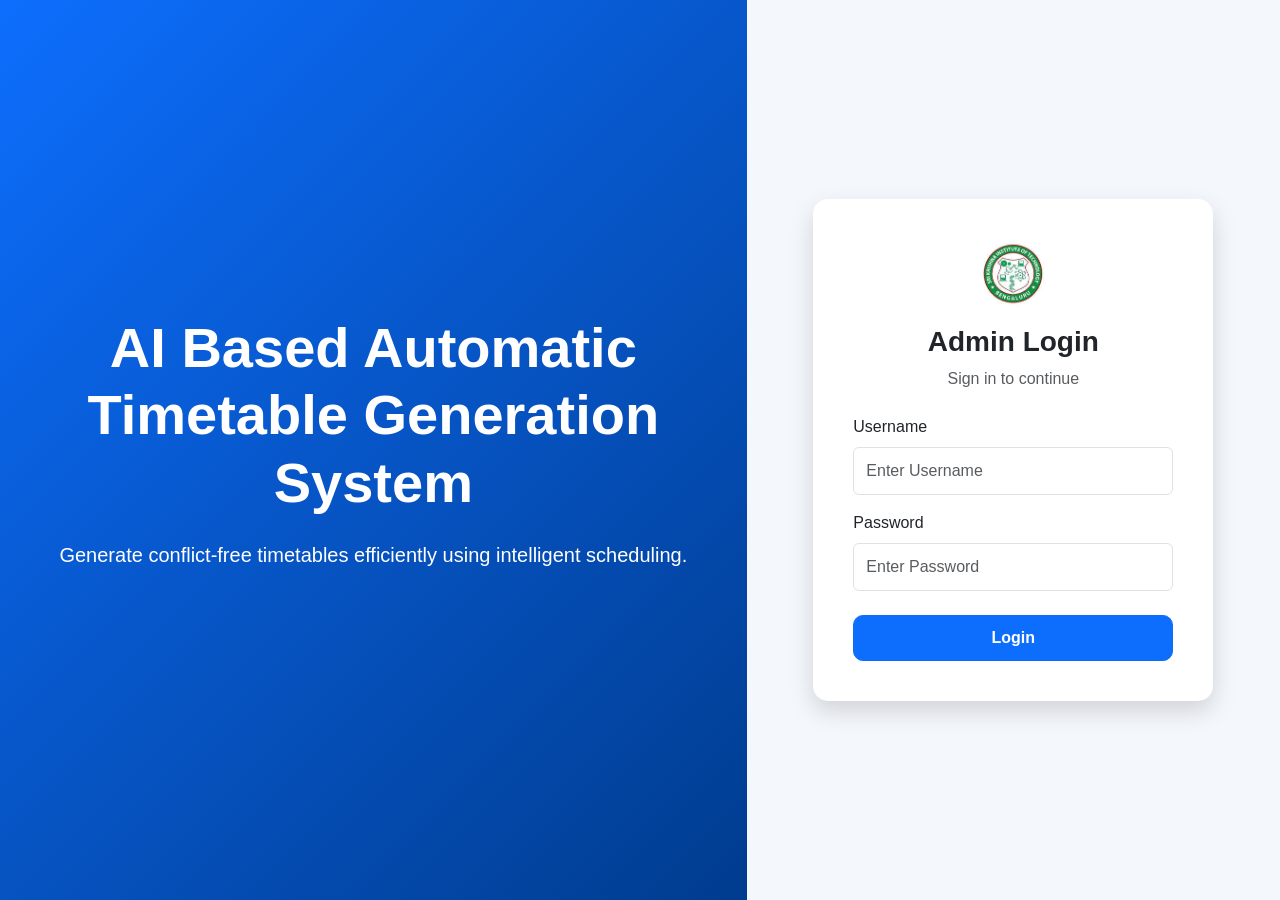
==== index.html @ ead28d39 "added depart and dash" ====
<!DOCTYPE html>
<html lang="en">
<head>
    <meta charset="UTF-8">
    <meta name="viewport" content="width=device-width, initial-scale=1.0">
    <title>AI Timetable Generator</title>

    <!-- Bootstrap CSS -->
    <link href="https://cdn.jsdelivr.net/npm/bootstrap@5.3.3/dist/css/bootstrap.min.css" rel="stylesheet">

    <!-- Custom CSS -->
    <link rel="stylesheet" href="css/style.css">
</head>

<body>

<div class="container-fluid vh-100">
    <div class="row h-100">

        <!-- Left Side -->
        <div class="col-lg-7 d-none d-lg-flex left-panel">
            <div class="text-center text-white">
                <h1 class="display-4 fw-bold">
                    AI Based Automatic Timetable Generation System
                </h1>

                <p class="lead mt-4">
                    Generate conflict-free timetables efficiently using intelligent scheduling.
                </p>
            </div>
        </div>

        <!-- Right Side -->
        <div class="col-lg-5 d-flex align-items-center justify-content-center">

            <div class="login-card">

                <div class="text-center mb-4">

                    <img src="images/logo.jpg"
                         width="90"
                         alt="Logo">

                    <h3 class="mt-3 fw-bold">
                        Admin Login
                    </h3>

                    <p class="text-muted">
                        Sign in to continue
                    </p>

                </div>

                <form id="loginForm">

                    <div class="mb-3">
                        <label class="form-label">Username</label>

                        <input
                                type="text"
                                class="form-control"
                                placeholder="Enter Username"
                                required>
                    </div>

                    <div class="mb-4">
                        <label class="form-label">Password</label>

                        <input
                                type="password"
                                class="form-control"
                                placeholder="Enter Password"
                                required>
                    </div>

                    <button
                            type="submit"
                            class="btn btn-primary w-100">

                        Login

                    </button>

                </form>

            </div>

        </div>

    </div>
</div>

<script src="js/script.js"></script>

</body>
</html>
---- css/style.css ----
/* =========================
   GLOBAL
========================= */

*{
    margin:0;
    padding:0;
    box-sizing:border-box;
    font-family:'Segoe UI',sans-serif;
}

body{
    background:#f4f7fc;
}

/* =========================
   LOGIN PAGE
========================= */

.left-panel{
    background:linear-gradient(135deg,#0d6efd,#003c8f);
    display:flex;
    justify-content:center;
    align-items:center;
    color:white;
    padding:50px;
}

.login-card{
    width:400px;
    background:#fff;
    padding:40px;
    border-radius:15px;
    box-shadow:0 10px 25px rgba(0,0,0,.15);
}

.form-control{
    height:48px;
}

.btn{
    height:46px;
    font-weight:600;
}

.login-card img{
    border-radius:50%;
}

/* =========================
   SIDEBAR
========================= */

.sidebar{

    width:250px;
    min-height:100vh;

    background:#0d6efd;

    color:white;

    position:fixed;

    left:0;
    top:0;

}

.logo{

    text-align:center;

    padding:25px;

    border-bottom:1px solid rgba(255,255,255,.2);

}

.logo h3{
    color:white;
    font-weight:bold;
}

/* =========================
   MENU
========================= */

.sidebar .nav-link{

    color:white;

    padding:15px 25px;

    transition:.3s;

    font-size:16px;

}

.sidebar .nav-link i{

    margin-right:10px;

}

.sidebar .nav-link:hover{

    background:white;

    color:#0d6efd;

    border-radius:8px;

    margin:5px;

}

.sidebar .active{

    background:white;

    color:#0d6efd !important;

    border-radius:8px;

    margin:5px;

}

/* =========================
   MAIN CONTENT
========================= */

.main-content{

    margin-left:250px;

    width:100%;

    padding:30px;

}

/* =========================
   NAVBAR
========================= */

.navbar{

    border-radius:12px;

    padding:15px 25px;

}

/* =========================
   DASHBOARD CARDS
========================= */

.dashboard-card{

    border:none;

    border-radius:15px;

    transition:.3s;

    box-shadow:0 8px 20px rgba(0,0,0,.08);

}

.dashboard-card:hover{

    transform:translateY(-6px);

}

.dashboard-card .card-body{

    padding:30px;

}

.dashboard-card h6{

    color:gray;

}

.dashboard-card h2{

    color:#0d6efd;

    font-weight:bold;

}

/* =========================
   QUICK ACTION BUTTONS
========================= */

button{

    border-radius:10px !important;

}

/* =========================
   RESPONSIVE
========================= */

@media(max-width:992px){

.sidebar{

    width:80px;

}

.logo h3{

    display:none;

}

.sidebar .nav-link{

    text-align:center;

    font-size:0;

}

.sidebar .nav-link i{

    font-size:22px;

    margin:0;

}

.main-content{

    margin-left:80px;

}

}
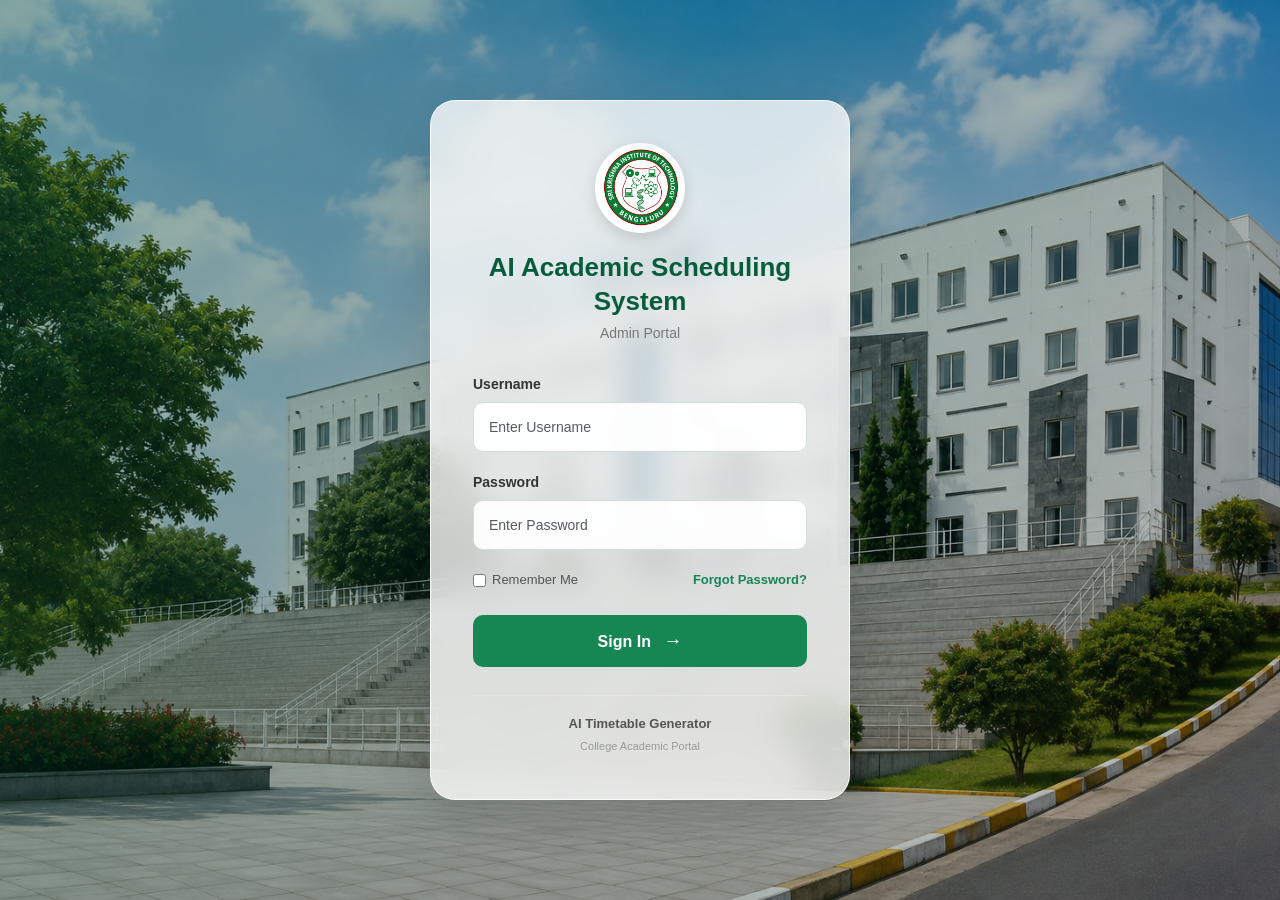
==== commit 68ec67e7: "changes of CSS" ====
--- a/index.html
+++ b/index.html
@@ -14,83 +14,79 @@
 
 <body>
 
-<div class="container-fluid vh-100">
-    <div class="row h-100">
+    <div class="login-page">
 
-        <!-- Left Side -->
-        <div class="col-lg-7 d-none d-lg-flex left-panel">
-            <div class="text-center text-white">
-                <h1 class="display-4 fw-bold">
-                    AI Based Automatic Timetable Generation System
-                </h1>
+        <!-- Background Overlay -->
+        <div class="background-overlay"></div>
 
-                <p class="lead mt-4">
-                    Generate conflict-free timetables efficiently using intelligent scheduling.
-                </p>
+        <!-- Login Card -->
+        <div class="login-card">
+
+            <!-- Logo -->
+            <div class="login-logo">
+                <img src="images/skit_logo_img.png" alt="College Logo">
             </div>
-        </div>
 
-        <!-- Right Side -->
-        <div class="col-lg-5 d-flex align-items-center justify-content-center">
+            <!-- Title -->
+            <h2>AI Academic Scheduling System</h2>
 
-            <div class="login-card">
+            <p class="login-subtitle">
+                Admin Portal
+            </p>
 
-                <div class="text-center mb-4">
+            <!-- Login Form -->
+            <form id="loginForm">
 
-                    <img src="images/logo.jpg"
-                         width="90"
-                         alt="Logo">
+                <div class="input-group-custom">
+                    <label>Username</label>
 
-                    <h3 class="mt-3 fw-bold">
-                        Admin Login
-                    </h3>
+                    <input
+                        type="text"
+                        class="form-control"
+                        placeholder="Enter Username"
+                        required>
+                </div>
 
-                    <p class="text-muted">
-                        Sign in to continue
-                    </p>
+                <div class="input-group-custom">
+                    <label>Password</label>
+
+                    <input
+                        type="password"
+                        class="form-control"
+                        placeholder="Enter Password"
+                        required>
+                </div>
+
+                <!-- Remember / Forgot -->
+                <div class="login-options">
+
+                    <label>
+                        <input type="checkbox">
+                        Remember Me
+                    </label>
+
+                    <a href="#">Forgot Password?</a>
 
                 </div>
 
-                <form id="loginForm">
+                <!-- Login Button -->
+                <button type="submit" class="login-btn">
+                    Sign In <span>→</span>
+                </button>
 
-                    <div class="mb-3">
-                        <label class="form-label">Username</label>
+            </form>
 
-                        <input
-                                type="text"
-                                class="form-control"
-                                placeholder="Enter Username"
-                                required>
-                    </div>
-
-                    <div class="mb-4">
-                        <label class="form-label">Password</label>
-
-                        <input
-                                type="password"
-                                class="form-control"
-                                placeholder="Enter Password"
-                                required>
-                    </div>
-
-                    <button
-                            type="submit"
-                            class="btn btn-primary w-100">
-
-                        Login
-
-                    </button>
-
-                </form>
-
+            <!-- Footer -->
+            <div class="login-footer">
+                <p>AI Timetable Generator</p>
+                <small>College Academic Portal</small>
             </div>
 
         </div>
 
     </div>
-</div>
 
-<script src="js/script.js"></script>
+    <script src="js/script.js"></script>
 
 </body>
 </html>
--- a/css/style.css
+++ b/css/style.css
@@ -14,236 +14,1734 @@
 }
 
 /* =========================
-   LOGIN PAGE
-========================= */
-
-.left-panel{
-    background:linear-gradient(135deg,#0d6efd,#003c8f);
+   LOGIN PAGE - COLLEGE PORTAL
+========================= */
+
+.login-page{
+    min-height:100vh;
+    width:100%;
+
     display:flex;
     justify-content:center;
     align-items:center;
+
+    position:relative;
+    overflow:hidden;
+
+    background-image:url("../images/College_image.png");
+    background-size:cover;
+    background-position:center;
+    background-repeat:no-repeat;
+
+    padding:30px;
+}
+
+
+/* =========================
+   BACKGROUND OVERLAY
+========================= */
+
+.background-overlay{
+    position:absolute;
+    inset:0;
+
+    background:
+        linear-gradient(
+            135deg,
+            rgba(0,70,50,.45),
+            rgba(0,0,0,.25)
+        );
+
+    z-index:1;
+}
+
+
+/* =========================
+   LOGIN CARD
+========================= */
+
+.login-card{
+    position:relative;
+    z-index:2;
+
+    width:430px;
+    max-width:100%;
+
+    padding:42px 45px;
+
+    background:rgba(255,255,255,.88);
+
+    border:1px solid rgba(255,255,255,.9);
+
+    border-radius:24px;
+
+    box-shadow:
+        0 25px 60px rgba(0,0,0,.25);
+
+    backdrop-filter:blur(15px);
+
+    text-align:left;
+}
+
+
+/* =========================
+   LOGO
+========================= */
+
+.login-logo{
+    text-align:center;
+    margin-bottom:18px;
+}
+
+.login-logo img{
+    width:110px;
+    height:110px;
+
+    object-fit:cover;
+    object-position:center;
+
+    border-radius:50%;
+
+    background:white;
+
+    padding:0;
+
+    border:14px solid white;
+
+    box-shadow:
+        0 6px 18px rgba(0,0,0,.18);
+}
+
+/* =========================
+   TITLE
+========================= */
+
+.login-card h2{
+    text-align:center;
+
+    color:#075c3c;
+
+    font-size:26px;
+
+    font-weight:700;
+
+    line-height:1.3;
+
+    margin-bottom:5px;
+}
+
+.login-subtitle{
+    text-align:center;
+
+    color:#777;
+
+    font-size:14px;
+
+    margin-bottom:30px;
+}
+
+
+/* =========================
+   INPUTS
+========================= */
+
+.input-group-custom{
+    margin-bottom:20px;
+}
+
+.input-group-custom label{
+    display:block;
+
+    margin-bottom:7px;
+
+    color:#333;
+
+    font-size:14px;
+
+    font-weight:600;
+}
+
+.input-group-custom .form-control{
+    width:100%;
+
+    height:50px;
+
+    border-radius:10px;
+
+    border:1px solid #d5ddd9;
+
+    background:rgba(255,255,255,.95);
+
+    padding:0 15px;
+
+    font-size:14px;
+}
+
+.input-group-custom .form-control:focus{
+    border-color:#168653;
+
+    box-shadow:
+        0 0 0 3px rgba(22,134,83,.12);
+
+    outline:none;
+}
+
+
+/* =========================
+   REMEMBER / FORGOT
+========================= */
+
+.login-options{
+    display:flex;
+
+    justify-content:space-between;
+
+    align-items:center;
+
+    margin:5px 0 25px;
+
+    font-size:13px;
+}
+
+.login-options label{
+    color:#555;
+
+    display:flex;
+
+    align-items:center;
+
+    gap:6px;
+}
+
+.login-options input{
+    accent-color:#168653;
+}
+
+.login-options a{
+    color:#168653;
+
+    text-decoration:none;
+
+    font-weight:600;
+}
+
+.login-options a:hover{
+    text-decoration:underline;
+}
+
+
+/* =========================
+   SIGN IN BUTTON
+========================= */
+
+.login-btn{
+    width:100%;
+
+    height:52px;
+
+    border:none;
+
+    border-radius:10px;
+
+    background:#168653;
+
     color:white;
-    padding:50px;
-}
+
+    font-size:16px;
+
+    font-weight:600;
+
+    cursor:pointer;
+
+    transition:.3s;
+}
+
+.login-btn span{
+    margin-left:8px;
+
+    font-size:19px;
+}
+
+.login-btn:hover{
+    background:#0d7045;
+
+    transform:translateY(-2px);
+
+    box-shadow:
+        0 8px 20px rgba(22,134,83,.3);
+}
+
+
+/* =========================
+   FOOTER
+========================= */
+
+.login-footer{
+    text-align:center;
+
+    margin-top:28px;
+
+    padding-top:18px;
+
+    border-top:1px solid #e5e5e5;
+}
+
+.login-footer p{
+    margin:0;
+
+    color:#555;
+
+    font-size:13px;
+
+    font-weight:600;
+}
+
+.login-footer small{
+    color:#999;
+
+    font-size:11px;
+}
+
+
+/* =========================
+   MOBILE
+========================= */
+
+@media(max-width:600px){
+
+    .login-page{
+        padding:20px;
+    }
+
+    .login-card{
+        padding:32px 25px;
+
+        border-radius:20px;
+    }
+
+    .login-card h2{
+        font-size:22px;
+    }
+
+}
+
+
+/* =========================
+   LOGIN CARD
+========================= */
 
 .login-card{
-    width:400px;
-    background:#fff;
-    padding:40px;
-    border-radius:15px;
-    box-shadow:0 10px 25px rgba(0,0,0,.15);
-}
+    width:420px;
+
+    padding:42px;
+
+    background:rgba(255,255,255,.78);
+
+    border:1px solid rgba(255,255,255,.8);
+
+    border-radius:25px;
+
+    box-shadow:
+        0 20px 50px rgba(0,0,0,.15);
+
+    backdrop-filter:blur(15px);
+}
+
+
+/* Logo */
+
+.login-card img{
+    width:90px;
+    height:90px;
+
+    object-fit:contain;
+
+    border-radius:50%;
+
+    border:4px solid #ffffff;
+
+    box-shadow:0 5px 15px rgba(0,0,0,.15);
+}
+
+
+/* Login heading */
+
+.login-card h3{
+    color:#075c3c;
+    font-size:28px;
+}
+
+
+/* Input fields */
 
 .form-control{
-    height:48px;
-}
+    height:50px;
+
+    border-radius:10px;
+
+    border:1px solid #d5ddd9;
+
+    background:rgba(255,255,255,.85);
+}
+
+.form-control:focus{
+    border-color:#168653;
+
+    box-shadow:
+        0 0 0 3px rgba(22,134,83,.12);
+}
+
+
+/* Login button */
 
 .btn{
-    height:46px;
+    height:50px;
+
+    border:none;
+
+    border-radius:10px !important;
+
     font-weight:600;
-}
-
-.login-card img{
-    border-radius:50%;
+
+    background:#168653;
+
+    transition:.3s;
+}
+
+.btn:hover{
+    background:#0f7045;
+
+    transform:translateY(-2px);
+
+    box-shadow:0 8px 18px rgba(22,134,83,.25);
 }
 
 /* =========================
    SIDEBAR
 ========================= */
 
+/* =========================
+   SIDEBAR - SKIT DESIGN
+========================= */
+
 .sidebar{
-
-    width:250px;
+    width:280px;
     min-height:100vh;
 
-    background:#0d6efd;
-
-    color:white;
+    background:#ffffff;
+    color:#1f2937;
 
     position:fixed;
-
     left:0;
     top:0;
 
-}
+    border-right:1px solid #e8eee9;
+
+    box-shadow:4px 0 18px rgba(0,0,0,.04);
+
+    z-index:1000;
+}
+
+
+/* =========================
+   SIDEBAR LOGO
+========================= */
 
 .logo{
+    padding:25px 20px;
+
+    border-bottom:1px solid #edf1ee;
+
+    text-align:left;
+
+    display:flex;
+    align-items:center;
+    gap:12px;
+}
+
+.logo img{
+    width:65px;
+    height:65px;
+
+    object-fit:cover;
+
+    border-radius:50%;
+}
+
+.logo h3{
+    margin:0;
+
+    color:#087443;
+
+    font-size:20px;
+    font-weight:700;
+}
+
+.logo small{
+    display:block;
+
+    color:#555;
+
+    font-size:12px;
+
+    margin-top:3px;
+}
+
+
+/* =========================
+   SIDEBAR MENU
+========================= */
+
+/* =========================
+   SIDEBAR MENU
+========================= */
+
+.sidebar .nav{
+    padding:20px 15px;
+}
+
+.sidebar .nav-item{
+    margin-bottom:4px;
+}
+
+.sidebar .nav-link{
+    color:#374151;
+
+    padding:12px 16px;
+
+    border-radius:10px;
+
+    font-size:14px;
+
+    font-weight:500;
+
+    display:flex;
+    align-items:center;
+
+    transition:all .25s ease;
+}
+
+.sidebar .nav-link i{
+    width:25px;
+
+    margin-right:12px;
+
+    font-size:18px;
+
+    color:#168653;
+
+    transition:.25s;
+}
+
+
+/* Hover */
+
+.sidebar .nav-link:hover{
+    background:#eef8f2;
+
+    color:#168653;
+
+    transform:translateX(3px);
+}
+
+.sidebar .nav-link:hover i{
+    color:#168653;
+}
+
+
+/* Active */
+
+.sidebar .nav-link.active{
+    background:#168653;
+
+    color:#ffffff !important;
+
+    font-weight:600;
+
+    box-shadow:0 5px 14px rgba(22,134,83,.20);
+}
+
+.sidebar .nav-link.active i{
+    color:#ffffff;
+}
+
+/* Active menu */
+
+.sidebar .nav-link.active{
+    background:#168653;
+
+    color:white !important;
+
+    font-weight:600;
+
+    box-shadow:0 5px 12px rgba(22,134,83,.18);
+}
+
+.sidebar .nav-link.active i{
+    color:white;
+}
+
+
+/* Logout */
+
+.sidebar .nav-item:last-child{
+    position:absolute;
+
+    bottom:20px;
+
+    left:15px;
+    right:15px;
+
+    padding-top:12px;
+
+    border-top:1px solid #edf1ee;
+}
+
+.sidebar .nav-link.text-danger{
+    color:#333 !important;
+}
+
+.sidebar .nav-link.text-danger i{
+    color:#555;
+}
+
+.sidebar .nav-link.text-danger:hover{
+    background:#fff3f3;
+
+    color:#c0392b !important;
+}
+
+.sidebar .nav-link.text-danger:hover i{
+    color:#c0392b;
+}
+
+
+/* =========================
+   MAIN CONTENT
+========================= */
+
+.main-content{
+    margin-left:280px;
+
+    width:calc(100% - 280px);
+
+    min-height:100vh;
+
+    padding:30px 35px;
+
+    background:#fafcfb;
+}
+
+
+/* =========================
+   NAVBAR
+========================= */
+
+.navbar{
+    background:#ffffff !important;
+
+    border-radius:14px !important;
+
+    padding:18px 24px !important;
+
+    border:1px solid #edf1ee;
+
+    box-shadow:0 5px 18px rgba(0,0,0,.04) !important;
+}
+
+.navbar h4{
+    color:#111827;
+
+    font-weight:700;
+}
+
+.navbar .bi-person-circle{
+    color:#168653;
+}
+
+
+/* =========================
+   DASHBOARD CARDS
+========================= */
+
+.dashboard-card{
+    border:1px solid #edf1ee !important;
+
+    border-radius:16px !important;
+
+    background:#ffffff;
+
+    box-shadow:0 5px 18px rgba(0,0,0,.05);
+
+    transition:.25s;
+}
+
+.dashboard-card:hover{
+    transform:translateY(-4px);
+
+    box-shadow:0 10px 25px rgba(0,0,0,.08);
+}
+
+.dashboard-card .card-body{
+    padding:25px;
+}
+
+.dashboard-card h6{
+    color:#6b7280;
+
+    font-size:14px;
+
+    font-weight:500;
+
+    margin-bottom:10px;
+}
+
+.dashboard-card h2{
+    color:#168653;
+
+    font-size:30px;
+
+    font-weight:700;
+
+    margin:0;
+}
+/* =========================
+   DASHBOARD CARD ICON
+========================= */
+
+.dashboard-icon{
+    width:48px;
+    height:48px;
+
+    display:flex;
+    align-items:center;
+    justify-content:center;
+
+    margin-bottom:18px;
+
+    border-radius:12px;
+
+    background:#eef8f2;
+
+    color:#168653;
+
+    font-size:22px;
+}
+
+/* =========================
+   QUICK ACTIONS
+========================= */
+
+/* =========================
+   QUICK ACTIONS
+========================= */
+
+/* =========================
+   DASHBOARD LOWER SECTION
+========================= */
+
+.dashboard-lower-section{
+    display:grid;
+
+    grid-template-columns:1.3fr 1fr;
+
+    gap:20px;
+
+    margin-top:30px;
+}
+
+
+/* =========================
+   QUICK ACTIONS
+========================= */
+
+.quick-actions-section{
+    background:#ffffff;
+
+    border:1px solid #edf1ee;
+
+    border-radius:16px;
+
+    padding:25px;
+
+    box-shadow:0 5px 18px rgba(0,0,0,.04);
+}
+
+.quick-actions-section h4{
+    margin-bottom:20px;
+
+    color:#111827;
+
+    font-size:18px;
+
+    font-weight:700;
+}
+
+.quick-actions-grid{
+    display:grid;
+
+    grid-template-columns:repeat(2,1fr);
+
+    gap:15px;
+}
+
+.quick-action-card{
+    min-height:120px;
+
+    display:flex;
+
+    flex-direction:column;
+
+    align-items:center;
+
+    justify-content:center;
+
+    gap:12px;
+
+    text-decoration:none;
+
+    background:#f7faf8;
+
+    border:1px solid #edf1ee;
+
+    border-radius:12px;
+
+    color:#168653;
+
+    transition:.25s;
+}
+
+.quick-action-card i{
+    font-size:30px;
+}
+
+.quick-action-card span{
+    font-size:13px;
+
+    font-weight:600;
 
     text-align:center;
-
-    padding:25px;
-
-    border-bottom:1px solid rgba(255,255,255,.2);
-
-}
-
-.logo h3{
+}
+
+.quick-action-card:hover{
+    background:#eef8f2;
+
+    color:#0d7045;
+
+    transform:translateY(-3px);
+
+    box-shadow:0 8px 20px rgba(22,134,83,.10);
+}
+
+
+/* =========================
+   RECENT TIMETABLES
+========================= */
+
+.recent-timetables-section{
+    background:#ffffff;
+
+    border:1px solid #edf1ee;
+
+    border-radius:16px;
+
+    overflow:hidden;
+
+    box-shadow:0 5px 18px rgba(0,0,0,.04);
+}
+
+.section-header{
+    display:flex;
+
+    align-items:center;
+
+    justify-content:space-between;
+
+    padding:22px 25px;
+
+    border-bottom:1px solid #edf1ee;
+}
+
+.section-header h4{
+    margin:0;
+
+    color:#111827;
+
+    font-size:18px;
+
+    font-weight:700;
+}
+
+.section-header a{
+    color:#168653;
+
+    font-size:13px;
+
+    font-weight:600;
+
+    text-decoration:none;
+}
+
+.section-header a:hover{
+    text-decoration:underline;
+}
+
+
+/* Timetable item */
+
+.timetable-item{
+    display:flex;
+
+    align-items:center;
+
+    justify-content:space-between;
+
+    gap:15px;
+
+    padding:18px 25px;
+
+    border-bottom:1px solid #edf1ee;
+}
+
+.timetable-item:last-child{
+    border-bottom:none;
+}
+
+.timetable-item strong{
+    display:block;
+
+    color:#1f2937;
+
+    font-size:14px;
+
+    font-weight:600;
+
+    margin-bottom:5px;
+}
+
+.timetable-item small{
+    display:block;
+
+    color:#8a9290;
+
+    font-size:12px;
+}
+
+
+/* Published badge */
+
+.status-badge{
+    flex-shrink:0;
+
+    padding:6px 12px;
+
+    border-radius:20px;
+
+    background:#eef8f2;
+
+    color:#168653;
+
+    font-size:11px;
+
+    font-weight:600;
+}
+
+
+/* =========================
+   LOWER SECTION RESPONSIVE
+========================= */
+
+@media(max-width:1000px){
+
+    .dashboard-lower-section{
+        grid-template-columns:1fr;
+    }
+
+}
+
+@media(max-width:600px){
+
+    .quick-actions-grid{
+        grid-template-columns:1fr;
+    }
+
+    .timetable-item{
+        align-items:flex-start;
+
+        flex-direction:column;
+    }
+
+}
+
+
+/* Quick action buttons */
+
+.main-content > .mt-5 .btn{
+    height:auto;
+
+    padding:12px 20px;
+
+    border:none;
+
+    border-radius:9px !important;
+
+    font-size:14px;
+
+    font-weight:600;
+
+    background:#168653;
+
     color:white;
-    font-weight:bold;
-}
-
-/* =========================
-   MENU
-========================= */
-
-.sidebar .nav-link{
-
+
+    margin-bottom:8px;
+
+    transition:.25s;
+}
+
+.main-content > .mt-5 .btn:hover{
+    background:#0d7045;
+
+    transform:translateY(-2px);
+}
+
+
+/* =========================
+   RESPONSIVE
+========================= */
+
+@media(max-width:992px){
+
+    .sidebar{
+        width:220px;
+    }
+
+    .main-content{
+        margin-left:220px;
+
+        width:calc(100% - 220px);
+
+        padding:25px;
+    }
+
+}
+
+@media(max-width:768px){
+
+    .sidebar{
+        width:70px;
+    }
+
+    .logo{
+        justify-content:center;
+
+        padding:15px 5px;
+    }
+
+    .logo h3,
+    .logo small{
+        display:none;
+    }
+
+    .logo img{
+        width:45px;
+        height:45px;
+    }
+
+    .sidebar .nav-link{
+        justify-content:center;
+
+        padding:13px;
+    }
+
+    .sidebar .nav-link i{
+        margin:0;
+    }
+
+    .sidebar .nav-link{
+        font-size:0;
+    }
+
+    .main-content{
+        margin-left:70px;
+
+        width:calc(100% - 70px);
+
+        padding:20px;
+    }
+
+}
+
+/* =========================
+   RESPONSIVE
+========================= */
+/* =========================
+   AI CHAT BUTTON
+========================= */
+
+.ai-chat-button{
+    position:fixed;
+
+    right:24px;
+    bottom:24px;
+
+    width:52px;
+    height:52px;
+
+    border:none;
+    border-radius:50% !important;
+
+    background:#168653;
     color:white;
 
-    padding:15px 25px;
-
-    transition:.3s;
+    display:flex;
+    align-items:center;
+    justify-content:center;
+
+    font-size:22px;
+
+    cursor:pointer;
+
+    box-shadow:0 6px 18px rgba(0,0,0,.18);
+
+    z-index:2000;
+
+    transition:.2s;
+}
+
+.ai-chat-button:hover{
+    background:#0d7045;
+
+    transform:scale(1.06);
+}
+
+.ai-chat-button:hover{
+    background:#0d7045;
+
+    transform:scale(1.08);
+}
+
+
+/* =========================
+   AI CHAT WINDOW
+========================= */
+
+.ai-chat-window{
+    position:fixed;
+
+    right:28px;
+    bottom:98px;
+
+    width:370px;
+    height:500px;
+
+    background:#ffffff;
+
+    border:1px solid #e1ebe5;
+
+    border-radius:18px;
+
+    box-shadow:0 15px 40px rgba(0,0,0,.18);
+
+    overflow:hidden;
+
+    display:none;
+
+    flex-direction:column;
+
+    z-index:1999;
+}
+
+
+/* =========================
+   CHAT HEADER
+========================= */
+
+.ai-chat-header{
+    min-height:70px;
+
+    padding:15px 18px;
+
+    background:#168653;
+    color:white;
+
+    display:flex;
+
+    align-items:center;
+    justify-content:space-between;
+}
+
+.ai-chat-header strong{
+    display:block;
 
     font-size:16px;
-
-}
-
-.sidebar .nav-link i{
-
-    margin-right:10px;
-
-}
-
-.sidebar .nav-link:hover{
+}
+
+.ai-chat-header small{
+    display:block;
+
+    margin-top:3px;
+
+    font-size:11px;
+
+    opacity:.85;
+}
+
+.ai-close-button{
+    width:34px;
+    height:34px;
+
+    border:none;
+
+    border-radius:50% !important;
+
+    background:rgba(255,255,255,.15);
+
+    color:white;
+
+    cursor:pointer;
+
+    display:flex;
+
+    align-items:center;
+    justify-content:center;
+}
+
+.ai-close-button:hover{
+    background:rgba(255,255,255,.25);
+}
+
+
+/* =========================
+   CHAT MESSAGES
+========================= */
+
+.ai-chat-messages{
+    flex:1;
+
+    padding:18px;
+
+    overflow-y:auto;
+
+    background:#f8fbf9;
+}
+
+.ai-message{
+    max-width:82%;
+
+    padding:11px 13px;
+
+    margin-bottom:12px;
+
+    background:#ffffff;
+
+    border:1px solid #e5eee8;
+
+    border-radius:12px 12px 12px 4px;
+
+    color:#374151;
+
+    font-size:13px;
+
+    line-height:1.5;
+
+    box-shadow:0 2px 6px rgba(0,0,0,.04);
+}
+
+/* User message */
+.user-message{
+    max-width:82%;
+
+    margin-left:auto;
+
+    padding:11px 13px;
+
+    margin-bottom:12px;
+
+    background:#168653;
+
+    color:white;
+
+    border-radius:12px 12px 4px 12px;
+
+    font-size:13px;
+
+    line-height:1.5;
+
+    box-shadow:0 2px 6px rgba(22,134,83,.12);
+}
+
+
+/* =========================
+   CHAT INPUT
+========================= */
+
+.ai-chat-input{
+    display:flex;
+
+    align-items:center;
+
+    gap:8px;
+
+    padding:12px;
 
     background:white;
 
-    color:#0d6efd;
-
-    border-radius:8px;
-
-    margin:5px;
-
-}
-
-.sidebar .active{
-
-    background:white;
-
-    color:#0d6efd !important;
-
-    border-radius:8px;
-
-    margin:5px;
-
-}
-
-/* =========================
-   MAIN CONTENT
-========================= */
-
-.main-content{
-
-    margin-left:250px;
-
-    width:100%;
-
-    padding:30px;
-
-}
-
-/* =========================
-   NAVBAR
-========================= */
-
-.navbar{
-
-    border-radius:12px;
-
-    padding:15px 25px;
-
-}
-
-/* =========================
-   DASHBOARD CARDS
-========================= */
-
-.dashboard-card{
+    border-top:1px solid #e5eee8;
+}
+
+.ai-chat-input input{
+    flex:1;
+
+    height:44px;
+
+    border:1px solid #dbe6df;
+
+    border-radius:10px;
+
+    padding:0 13px;
+
+    outline:none;
+
+    font-size:13px;
+}
+
+.ai-chat-input input:focus{
+    border-color:#168653;
+
+    box-shadow:0 0 0 3px rgba(22,134,83,.08);
+}
+
+.ai-chat-input button{
+    width:44px;
+    height:44px;
 
     border:none;
 
-    border-radius:15px;
-
-    transition:.3s;
-
-    box-shadow:0 8px 20px rgba(0,0,0,.08);
-
-}
-
-.dashboard-card:hover{
-
-    transform:translateY(-6px);
-
-}
-
-.dashboard-card .card-body{
-
-    padding:30px;
-
-}
-
-.dashboard-card h6{
-
-    color:gray;
-
-}
-
-.dashboard-card h2{
-
-    color:#0d6efd;
-
-    font-weight:bold;
-
-}
-
-/* =========================
-   QUICK ACTION BUTTONS
-========================= */
-
-button{
-
     border-radius:10px !important;
 
-}
+    background:#168653;
+
+    color:white;
+
+    cursor:pointer;
+
+    font-size:16px;
+}
+
+.ai-chat-input button:hover{
+    background:#0d7045;
+}
+
+
+/* =========================
+   MOBILE CHAT
+========================= */
+
+@media(max-width:500px){
+
+    .ai-chat-window{
+        right:15px;
+        left:15px;
+
+        bottom:88px;
+
+        width:auto;
+
+        height:70vh;
+    }
+
+    .ai-chat-button{
+        right:18px;
+        bottom:18px;
+    }
+
+}
+
+@media print {
+
+    @page {
+
+        size: A4 landscape;
+
+        margin: 8mm;
+
+    }
+
+    body {
+
+        margin: 0 !important;
+
+        padding: 0 !important;
+
+        zoom: 80%;
+
+    }
+
+    .sidebar,
+    .navbar,
+    #filterSection,
+    #notesSection,
+    #printTimetableBtn,
+    #exportPdfBtn,
+    #exportExcelBtn {
+
+        display: none !important;
+
+    }
+
+    #printArea {
+
+        display: block;
+
+        width: 100%;
+
+    }
+
+    table {
+
+        width: 100% !important;
+
+        font-size: 10px !important;
+
+        page-break-inside: avoid;
+
+    }
+
+    th,
+    td {
+
+        padding: 4px !important;
+
+    }
+
+    h1,
+    h2,
+    h3,
+    h4,
+    h5 {
+
+        margin: 4px 0 !important;
+
+    }
+
+}
+/* =========================
+   AI SUBJECT TABLE
+========================= */
+
+.ai-subject-table {
+
+    width: 100%;
+
+    border-collapse: collapse;
+
+    margin-top: 10px;
+
+    font-size: 12px;
+
+    background: #ffffff;
+
+    border-radius: 8px;
+
+    overflow: hidden;
+}
+
+.ai-subject-table th {
+
+    background: #138a52;
+
+    color: white;
+
+    padding: 8px;
+
+    text-align: left;
+}
+
+.ai-subject-table td {
+
+    padding: 8px;
+
+    border-bottom: 1px solid #e5e7eb;
+
+    color: #333;
+
+    vertical-align: top;
+}
+
+.ai-subject-table tr:last-child td {
+
+    border-bottom: none;
+}
+
+.ai-subject-table tr:hover {
+
+    background: #f0f8f4;
+}
+
+/* =========================
+   DEPARTMENT PAGE
+========================= */
+
+.department-toolbar {
+    display: flex;
+    align-items: center;
+    gap: 10px;
+    width: 100%;
+    margin-bottom: 20px;
+}
+
+#searchDepartment {
+    flex: 1;
+    height: 44px;
+    border-radius: 8px;
+}
+
+
+/* =========================
+   TOP BUTTONS
+========================= */
+
+.department-action-btn {
+    height: 44px !important;
+    min-width: 125px !important;
+
+    padding: 0 18px !important;
+
+    display: inline-flex !important;
+    align-items: center;
+    justify-content: center;
+    gap: 6px;
+
+    border: none !important;
+    border-radius: 8px !important;
+
+    background: #168653 !important;
+    color: #ffffff !important;
+
+    font-size: 14px;
+    font-weight: 600;
+}
+
+.department-action-btn:hover {
+    background: #0d7045 !important;
+}
+
+
+/* =========================
+   DEPARTMENT GRID
+========================= */
+
+.department-grid {
+    display: grid;
+
+    grid-template-columns: repeat(3, 1fr);
+
+    gap: 18px;
+
+    margin-top: 20px;
+}
+
+
+/* =========================
+   DEPARTMENT CARD
+========================= */
+
+.department-box {
+    position: relative;
+
+    min-height: 175px;
+
+    padding: 20px;
+
+    background: #ffffff;
+
+    border: 1px solid #e1ebe5;
+
+    border-radius: 16px;
+
+    box-shadow: 0 4px 14px rgba(0,0,0,.05);
+
+    display: grid;
+
+    grid-template-columns: 70px 1fr;
+
+    grid-template-rows: auto 1fr;
+
+    column-gap: 18px;
+
+    transition: .25s;
+}
+
+.department-box:hover {
+    transform: translateY(-3px);
+
+    box-shadow: 0 8px 22px rgba(0,0,0,.08);
+}
+
+
+/* =========================
+   GREEN ICON
+========================= */
+
+.department-icon {
+    width: 70px;
+    height: 70px;
+
+    border-radius: 16px;
+
+    background: #eaf7f0;
+
+    color: #168653;
+
+    display: flex;
+
+    align-items: center;
+
+    justify-content: center;
+}
+
+.department-icon svg {
+    width: 40px;
+    height: 40px;
+}
+
+
+/* =========================
+   DEPARTMENT TEXT
+========================= */
+
+.department-info {
+    grid-column: 2;
+
+    grid-row: 1;
+
+    padding-top: 2px;
+
+    min-width: 0;
+}
+
+.department-code {
+    margin-bottom: 7px;
+
+    color: #168653;
+
+    font-size: 23px;
+
+    font-weight: 700;
+}
+
+.department-name {
+    color: #374151;
+
+    font-size: 14px;
+
+    line-height: 1.5;
+}
+
+
+/* =========================
+   EDIT / DELETE
+========================= */
+
+.department-actions {
+    grid-column: 1 / 3;
+
+    grid-row: 2;
+
+    align-self: end;
+
+    display: flex;
+
+    justify-content: flex-end;
+
+    gap: 8px;
+
+    padding-top: 15px;
+}
+
+
+/* Buttons hidden by JS normally */
+
+.department-actions .edit-btn,
+.department-actions .delete-btn {
+    height: 34px;
+
+    padding: 0 14px;
+
+    border-radius: 7px;
+
+    font-size: 13px;
+
+    font-weight: 600;
+
+    border: 1px solid #168653;
+
+    cursor: pointer;
+}
+
+
+/* Edit */
+
+.department-actions .edit-btn {
+    display: flex;
+    align-items: center;
+    justify-content: center;
+    text-align: center;
+    background: #168653;
+
+    color: #ffffff;
+
+}
+
+
+/* Delete */
+
+.department-actions .delete-btn {
+    background: #168653;
+
+    color: #ffffff;
+    display: flex;
+    align-items: center;
+    justify-content: center;
+    text-align: center;
+}
+
+
+.department-actions .edit-btn:hover {
+    background: #0d7045;
+}
+
+.department-actions .delete-btn:hover {
+    background: #0d7045;
+}
+
 
 /* =========================
    RESPONSIVE
 ========================= */
 
-@media(max-width:992px){
-
-.sidebar{
-
-    width:80px;
-
-}
-
-.logo h3{
-
-    display:none;
-
-}
-
-.sidebar .nav-link{
-
-    text-align:center;
-
-    font-size:0;
-
-}
-
-.sidebar .nav-link i{
-
-    font-size:22px;
-
-    margin:0;
-
-}
-
-.main-content{
-
-    margin-left:80px;
-
-}
+@media (max-width: 1100px) {
+
+    .department-grid {
+        grid-template-columns: repeat(2, 1fr);
+    }
+
+}
+
+
+@media (max-width: 700px) {
+
+    .department-toolbar {
+        flex-wrap: wrap;
+    }
+
+    #searchDepartment {
+        width: 100%;
+        flex-basis: 100%;
+    }
+
+    .department-grid {
+        grid-template-columns: 1fr;
+    }
 
 }
